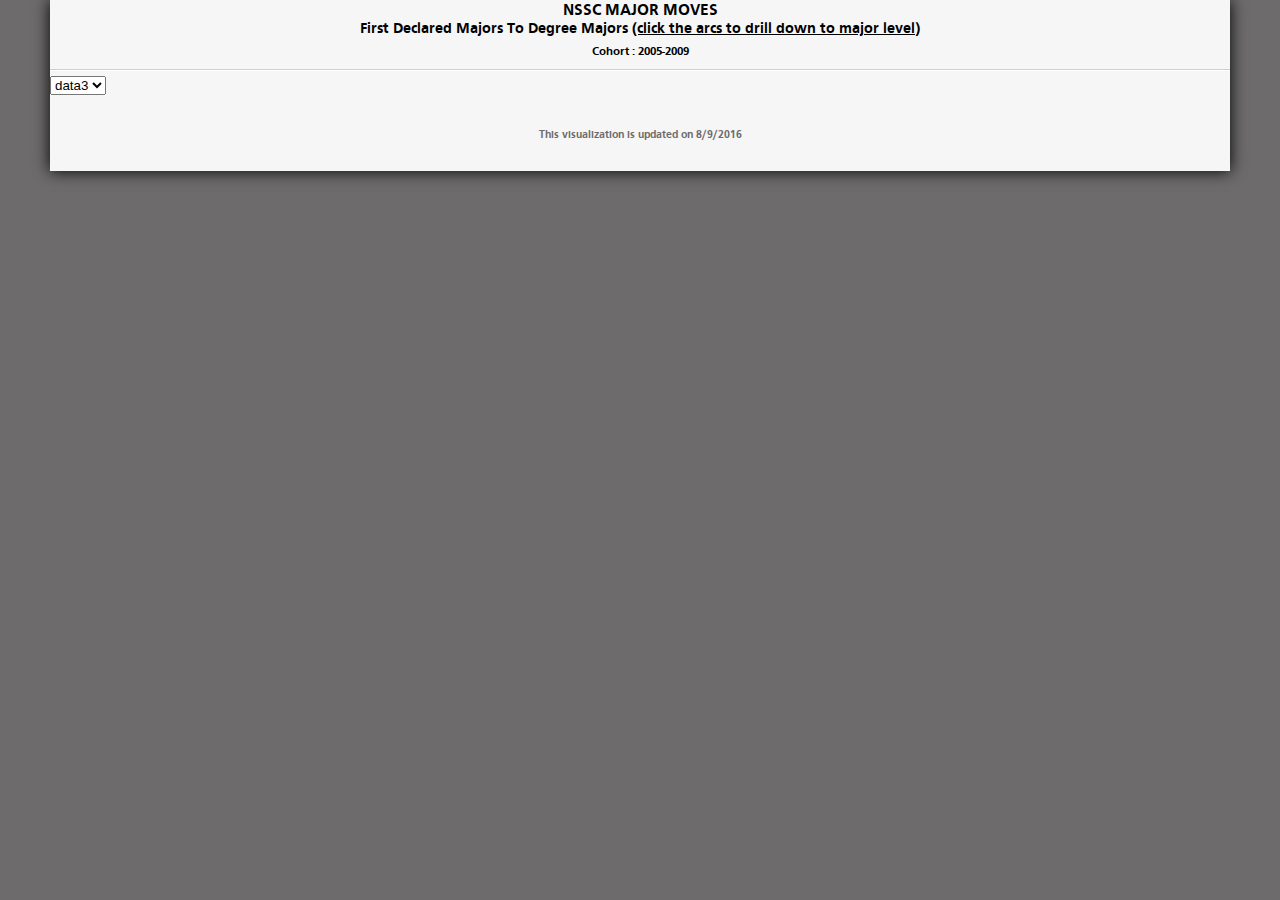
==== index.html @ 1fa7c546 "first commit" ====
<!DOCTYPE html PUBLIC "-//W3C//DTD XHTML 1.0 Transitional//EN" "http://www.w3.org/TR/xhtml1/DTD/xhtml1-transitional.dtd">
    <html xmlns="http://www.w3.org/1999/xhtml">
<head>
  <meta charset=utf-8>
	<title>NSSC Major Mover (1st Declared Majr)</title>
	<meta name=description content="Undergraduate Major Movers: NSSC first declared major to degree major">
	<meta name=viewport content="width=device-width, initial-scale=1.0">
	<!--[if lt IE 9]><script src=/dashboards/majors/html5shiv-printshiv.js></script><![endif]-->
    <script src="http://d3js.org/d3.v3.min.js"></script>
    <script src="./javascript.js"></script>
    <link rel="stylesheet" href="styles.css"/>
   

</head>
<body>
  
  <div id=container class="container">
   
   	<header role="banner">
        <h1 style="text-align:center">NSSC Major Moves</h1><h2 style="text-align:center">First Declared Majors To Degree Majors <u>(click the arcs to drill down to major level)</u></h2><h3 style="text-align:center">Cohort : 2005-2009</h3>
		
		<!--<div class="lead-in">
		This visualization shows undergraduate students who changed their major in Fall semesters from 2010 to 2014.
		</div> -->
	<hr>
	</header>	
   

<select id = "opts">
<option value="data1" >data1</option>
<option value="data" >data2</option> 
<option value="data2" selected="selected" >data3</option>
  <!-- and so on... -->   
  </select>   

<!--script>
function setActiveStyleSheet(delay) {
var myElement = document.querySelector("#circle");
myElement.style.opacity = 0.25;
}
</script>
<div onClick="setActiveStyleSheet(80)">test</div
-->


	<div id="message" class="wrap">
		<main role="main">
		<nav role=navigation>
		<div id="timeline"></div>
		</nav>		
		<div id="chart"></div>
		</main>
	</div>
  <div id="diagram" ></div>

   
      
<script>
  
 
    
    function graphic (data) {
      var datafile = 'json/'+data+ '.json';
        
      var aLittleBit = Math.PI / 100000;
        
        
 d3.json(datafile, function(data) {
      var now = "2005";
      var labelCustom = " ";
      var chart = Globalmigration.chart(data, {
        element: '#diagram',
        now: "2005",
        animationDuration: 700,
        margin: 100,
        arcPadding: 0.01,
	maxRegionsOpen: 10,
        layout: {
          threshold: 1,
          labelThreshold: 10,
		  colors: '1f78b4 800026 00441b FF5733 33a02c 750657 e31a1c 00a592 41ae76 cab2d6 EEE81B 062975 80cdc1 5ACFDD e7298a 6a3d9a     062975'.split(' ').map(function(c) { return '#' + c; })
        }
      });
     Globalmigration.timeline(chart, {
        now: "2005",
        element: '#timeline',
	   labelCustom: labelCustom
      }); 
      chart.draw(now);
     });
    };
    
    
    
 d3.select('#opts')
  .on('change', function() {
       
           d3.selectAll("text").remove();
     
        var newData = d3.select(this).property('value');
        graphic(newData);
      // console.log(y);
    
});

 
        
   


	</script>
	<footer role="contentinfo">

 		<div class="license">
           
		This visualization is updated on 8/9/2016
		</div>
		
	</footer>

</body>
</html>
---- styles.css ----
<style>
@font-face {
    font-family: "CartoGothic";
    font-style: normal;
    font-weight: normal;
    src: url("./fonts/CartoGothicStd-Book-webfont.eot") format("embedded-opentype"), url("./fonts/CartoGothicStd-Book-webfont.woff") format("woff"), url("./fonts/CartoGothicStd-Book-webfont.ttf") format("truetype"), url("./fonts/CartoGothicStd-Book-webfont.svg") format("svg");
}
@font-face {
    font-family: "CartoGothic";
    font-style: normal;
    font-weight: bold;
    src: url("./fonts/CartoGothicStd-Bold-webfont.eot") format("embedded-opentype"), url("./fonts/CartoGothicStd-Bold-webfont.woff") format("woff"), url("./fonts/CartoGothicStd-Bold-webfont.ttf") format("truetype"), url("./fonts/CartoGothicStd-Bold-webfont.svg") format("svg");
}

body {
  font: 10px/1.6em 'CartoGothic', Arial, sans-serif;
  width: 100%;
  margin: 0;
  background-color: #6D6B6B;
  color: #000000;
  line-height: 1.0em
}

img {
  max-width: 100%;
}

.social-wrap {
  position: relative;
  margin: 0 0 auto auto;
}

.social {
  position: absolute;
  top: 0;
  right: 0;
  background-color: none;
  padding: 20px;
}

.social div {
  display: inline-block;
}
.fb-like {
  top: -9px;
  margin-right: 35px;
}

a, a:visited, a:hover, a:focus, a:link {
  color: #6A93BF;
  text-decoration: none;
}

a:hover {
  text-decoration: underline;
}

.container {
  margin: 0 auto;
  min-width: 500px;
  max-width: 1180px;
  
  background-color: #FFFEFF;
  -moz-box-shadow: 0 0 15px #000;
  -webkit-box-shadow: 0 0 15px #000;
  box-shadow: 0 0 15px #000;

  overflow: hidden;

  background-image: -webkit-linear-gradient(top, #F7F6F6 0px, #F7F6F6 300px, #FFFEFF 450px, #FFFEFF 1100px, #F7F6F6 1250px, #F7F6F6 100%);
  background-image:    -moz-linear-gradient(top, #F7F6F6 0px, #F7F6F6 300px, #FFFEFF 450px, #FFFEFF 1100px, #F7F6F6 1250px, #F7F6F6 100%);
  background-image:     -ms-linear-gradient(top, #F7F6F6 0px, #F7F6F6 300px, #FFFEFF 450px, #FFFEFF 1100px, #F7F6F6 1250px, #F7F6F6 100%);
  background-image:      -o-linear-gradient(top, #F7F6F6 0px, #F7F6F6 300px, #FFFEFF 450px, #FFFEFF 1100px, #F7F6F6 1250px, #F7F6F6 100%);

  background-image:   linear-gradient(to bottom, #F7F6F6 0px, #F7F6F6 300px, #FFFEFF 450px, #FFFEFF 1100px, #F7F6F6 1250px, #F7F6F6 100%);
}

header, footer {
  margin: 0;
}
header {
  padding: 10px 0px 0px 0px;
}
footer {
  padding: 0 10px 0 10px;
}

h1 {
  font-family: 'CartoGothic', Arial, sans-serif;
  font-weight: bold;
  font-size: 16px;
  line-height: .3ex;
  text-transform: uppercase;
  margin: 0 0 5px 0;
}

.badge {
  float: right;
  margin: -14px 20px 20px 20px;
}

.lead-in {
  font-size: 22px;
  line-height: 1.3em;
  font-weight: normal;
  color: #6D6B6B;
  width: 75%;
  margin: 0 0 30px 0;
  max-width: 32em;
}

.credits {
  font-size: 13px;
  line-height: 1.6em;
  color: #6D6B6B;
  margin: 0 0 40px 0;
}

hr {
  background:url([data-uri]) repeat-x top left;
  height:2px;
  border:none !important;
}

#timeline {
  margin: 5px auto;
  text-align: center;
  font-size : 15px;
    color: #6D6B6B;
  padding: 8px 30px 5px 5px;
  position: relative;
  top: 10px;
  left: 10px;
  right: 10px;

}
main {
  position: relative;
}

.year {
  font-size: 15px;
  font-weight: normal;
  border: 1px solid #CDCDCD;
  color: #6D6B6B;
  background-color: #D8D8D8;
  padding: 8px 30px 5px 30px;
  margin: 0 5px;
  cursor: pointer;
  background-image: -webkit-linear-gradient(top, #D8D8D8, #CDCDCD);
  background-image:    -moz-linear-gradient(top, #D8D8D8, #CDCDCD);
  background-image:     -ms-linear-gradient(top, #D8D8D8, #CDCDCD);
  background-image:      -o-linear-gradient(top, #D8D8D8, #CDCDCD);
  background-image:   linear-gradient(to bottom, #D8D8D8, #CDCDCD);
    border-radius: 15px;
 overflow: visible;
}

.year input {
  display: none;
}
.year [checked] {
  color: #D9E3EF;
  background-color: #6F99C6;
  background-image: -webkit-linear-gradient(top, #6F99C6, #668DB7);
  background-image:    -moz-linear-gradient(top, #6F99C6, #668DB7);
  background-image:     -ms-linear-gradient(top, #6F99C6, #668DB7);
  background-image:      -o-linear-gradient(top, #6F99C6, #668DB7);
  background-image:   linear-gradient(to bottom, #6F99C6, #668DB7);
  border: 1px solid #4686C4;
}

.year :hover {
  background-image: -webkit-linear-gradient(top, #CDCDCD, #D8D8D8);
  background-image:    -moz-linear-gradient(top, #CDCDCD, #D8D8D8);
  background-image:     -ms-linear-gradient(top, #CDCDCD, #D8D8D8);
  background-image:      -o-linear-gradient(top, #CDCDCD, #D8D8D8);
  background-image:   linear-gradient(to bottom, #CDCDCD, #D8D8D8);
}

.year [checked] :hover {
  color: #D9E3EF;
  background-color: #6F99C6;
  background-image: -webkit-linear-gradient(top, #6F99C6, #6F99C6);
  background-image:    -moz-linear-gradient(top, #6F99C6, #6F99C6);
  background-image:     -ms-linear-gradient(top, #6F99C6, #6F99C6);
  background-image:      -o-linear-gradient(top, #6F99C6, #6F99C6);
  background-image:   linear-gradient(to bottom, #6F99C6, #6F99C6);
  border: 1px solid #4686C4;
}


#diagram {
  text-align: center;
}

.clear {
  clear: both;
}

.column-wrap-3 {
  padding: 0;
  margin: 0;
  width: 100%;
}

.column-wrap-3 .column {
  float: left;
  width: 32%;
  padding-right: 1%;
}

.column-wrap-2 {
  padding: 0;
  margin: 0;
  width: 100%;
  background-color: #E8EFF7;
  border: 1px solid #D9E3EF;
}

.column-wrap-2 .column {
  float: left;
  width: 48%;
  padding-right: 1%;
}

.column-item {
  padding: 35px;
}

.column .column-item p {
  font-size: 15px;
  line-height: 1.6em;
}

.center {
  text-align: center;
}

.left {
  float: left;
}

a.button {
  display: inline-block;
  text-align: center;
  font-size: 13px;
  font-weight: normal;
  border: 1px solid #F7F6F6;
  color: #6D6B6B;
  background-color: ##CCD4DD;
  padding: 3px 25px 1px 25px;
  margin: 0 auto;
  cursor: pointer;
  background-image: -webkit-linear-gradient(top, #CCD4DD, #BCC3CC);
  background-image:    -moz-linear-gradient(top, #CCD4DD, #BCC3CC);
  background-image:     -ms-linear-gradient(top, #CCD4DD, #BCC3CC);
  background-image:      -o-linear-gradient(top, #CCD4DD, #BCC3CC);
  background-image:   linear-gradient(to bottom, #CCD4DD, #BCC3CC);
  border-radius: 15px;
}

a.button:hover {
  background-image: -webkit-linear-gradient(top, #BCC3CC, #CCD4DD);
  background-image:    -moz-linear-gradient(top, #BCC3CC, #CCD4DD);
  background-image:     -ms-linear-gradient(top, #BCC3CC, #CCD4DD);
  background-image:      -o-linear-gradient(top, #BCC3CC, #CCD4DD);
  background-image:   linear-gradient(to bottom, #BCC3CC, #CCD4DD);
  text-decoration: none;
}


.column h2 {
  text-transform: uppercase;
  font-weight: bold;
  text-align: center;
  font-size: 18px;
  margin: 0 0 10px 0;
}

.column p {
  font-size: 13px;
  margin: 6px 0 10px 0;
  line-height: 1.6em;
  color: #6D6B6B;
}

.column h3 {
  font-size: 15px;
  font-weight: bold;
  margin-bottom: 5px;
}

.license {
  color: #6D6B6B;
  text-align: center;
  font-size: 11px;
  margin: 18px 0 30px 0;
}

.license a img {
  opacity: 0.3;
  vertical-align: middle;
}

.license a:hover img {
  opacity: 1.0;
}

svg {
  font-size: 12px;
  max-width: 85%;
  vector-effect: non-scaling-stroke;
}
.info, .label {
  pointer-events: none;
}
.info text {
  fill: white;
}

#circle circle {
  fill: none;
  pointer-events: all;
}
text {
  cursor: default;
  fill: #333;
}
.group-arc + text {
  -webkit-transition: opacity 0.4s;
  -moz-transition: opacity 0.4s;
  -o-transition: opacity 0.4s;
  transition: opacity 0.4s;
}
.group-arc.animate + text {
  opacity: 0;
}
#circle path {
  -webkit-transition: opacity 0.4s;
  -moz-transition: opacity 0.4s;
  -o-transition: opacity 0.4s;
  transition: opacity 0.4s;
}
#circle:hover path.fade,
#circle path.unselected {
  opacity: 0.05;
  pointer-events: none;
}
text.fade {
  opacity: 0;
}
.group-arc {
  cursor: pointer;
}
text.region {
  font-family: 'CartoGothic', Arial, sans-serif;
  font-size: 14px;
}
.chord {
  opacity: 0.75;
}
.chord:hover {
  opacity: 1;
}

@media print {
    * {
        color:#000 !important;
        box-shadow:none !important;
        text-shadow:none !important;
		background:transparent !important;
    }
	html { background-color:#fff; }
	/* Hide navigation */
	nav { display:none; }

	/* Show link destinations in brackets after the link text */
	a[href]:after { content: " (" attr(href) ") "; }
	a[href] {
		font-weight:bold;
		text-decoration:underline;
		color:#06c;
		border:none;
	}
	/* Don't show link destinations for JavaScript or internal links */ 
	a[href^="javascript:"]:after, a[href^="#"]:after { content:""; }
	
	/* Show abbr title value in brackets after the text */
	abbr[title]:after { content: " (" attr(title) ")"; }

	figure { 
		margin-bottom:1em; 
		overflow:hidden;
	}

	figure img { border:1px solid #000; }
}

</style>
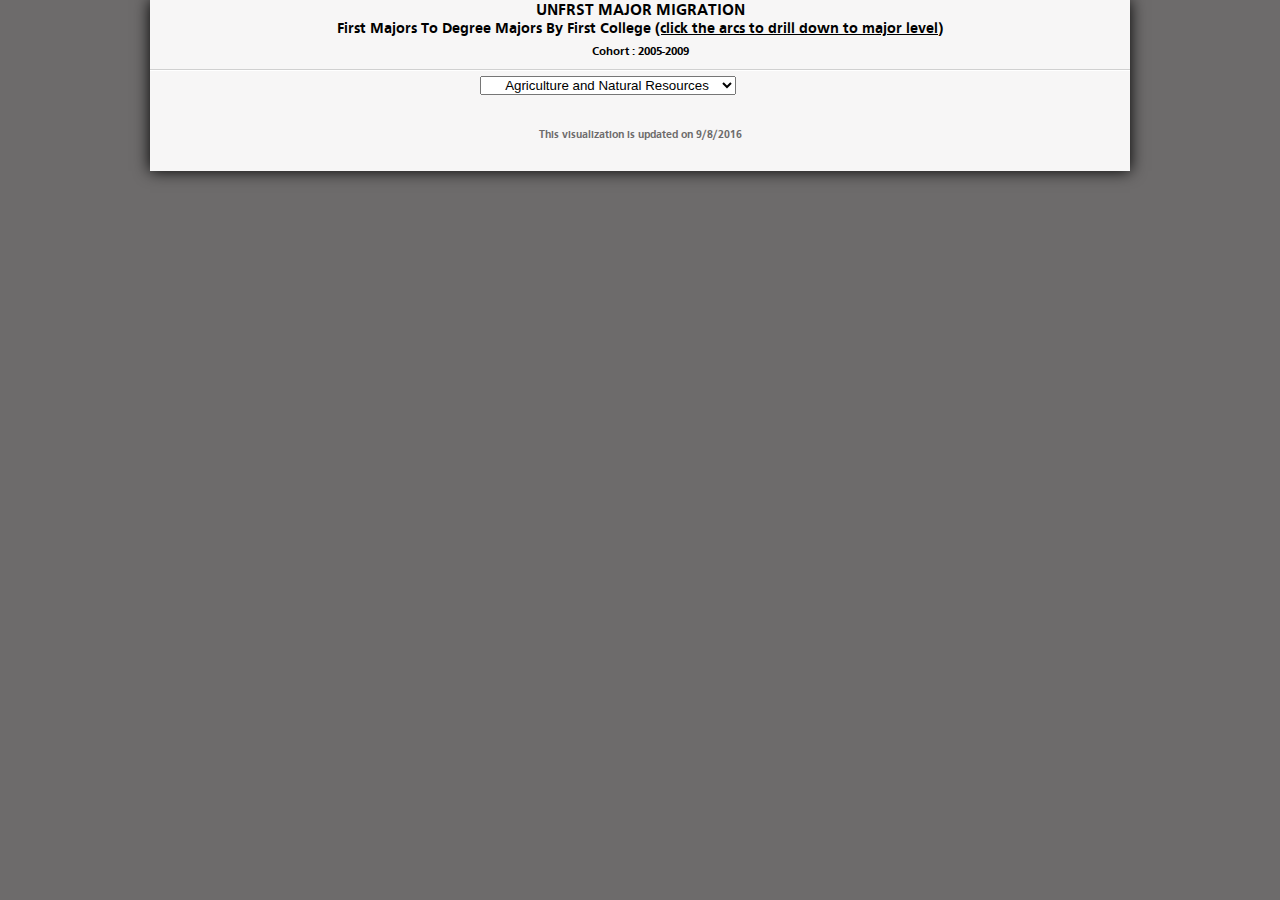
==== commit 77fe4e6f: "add data and change format" ====
--- a/index.html
+++ b/index.html
@@ -17,7 +17,7 @@
   <div id=container class="container">
    
    	<header role="banner">
-        <h1 style="text-align:center">NSSC Major Moves</h1><h2 style="text-align:center">First Declared Majors To Degree Majors <u>(click the arcs to drill down to major level)</u></h2><h3 style="text-align:center">Cohort : 2005-2009</h3>
+        <h1 style="text-align:center">UNFRST Major Migration</h1><h2 style="text-align:center">First Majors To Degree Majors By First College <u>(click the arcs to drill down to major level)</u></h2><h3 style="text-align:center">Cohort : 2005-2009</h3>
 		
 		<!--<div class="lead-in">
 		This visualization shows undergraduate students who changed their major in Fall semesters from 2010 to 2014.
@@ -27,9 +27,25 @@
    
 
 <select id = "opts">
-<option value="data1" >data1</option>
-<option value="data" >data2</option> 
-<option value="data2" selected="selected" >data3</option>
+
+    <option value="data2" >Agriculture and Natural Resources</option> 
+    
+    <option value="data4" >Arts and Letters</option>
+    <option value="data6" >Resdntl Arts and Humanities</option> 
+    <option value="data8" >Business</option> 
+    <option value="data10" >COMM ARTS</option>
+    <option value="data14" >EDUCATION</option>
+    <option value="data16" >Engineering</option>
+    <option value="data20" >Human Ecology</option>
+    <option value="data24" >James Madison</option>
+     <option value="data28" >Lyman Briggs</option>
+    <option value="data30" >Music</option>
+    <option value="data32" >Natural Science</option>
+    <option value="data33" >Nursing</option>
+    <option value="data38" >Social Science</option>
+    <option value="data43" >Assoc Prov Undergraduate Education</option>
+     <option value="data46" >Veterinary Medicine</option>
+
   <!-- and so on... -->   
   </select>   
 
@@ -60,17 +76,17 @@
  
     
     function graphic (data) {
-      var datafile = 'json/'+data+ '.json';
+      var datafile = 'testjsonfile/'+data+ '.json';
         
       var aLittleBit = Math.PI / 100000;
         
         
  d3.json(datafile, function(data) {
-      var now = "2005";
+      var now = "All";
       var labelCustom = " ";
       var chart = Globalmigration.chart(data, {
         element: '#diagram',
-        now: "2005",
+        now: "All",
         animationDuration: 700,
         margin: 100,
         arcPadding: 0.01,
@@ -82,7 +98,7 @@
         }
       });
      Globalmigration.timeline(chart, {
-        now: "2005",
+        now: "All",
         element: '#timeline',
 	   labelCustom: labelCustom
       }); 
@@ -90,6 +106,35 @@
      });
     };
     
+    
+   (function() {
+      var datafile = 'testjsonfile/data2.json';
+        
+      var aLittleBit = Math.PI / 100000;
+ d3.json(datafile, function(data) {
+      var now = "All";
+      var labelCustom = " ";
+      var chart = Globalmigration.chart(data, {
+        element: '#diagram',
+        now: now,
+        animationDuration: 700,
+        margin: 100,
+        arcPadding: 0.01,
+	maxRegionsOpen: 10,
+        layout: {
+          threshold: 1,
+          labelThreshold: 10,
+		  colors: '1f78b4 800026 00441b FF5733 33a02c 750657 e31a1c 00a592 41ae76 cab2d6 EEE81B 062975 80cdc1 5ACFDD e7298a 6a3d9a     062975'.split(' ').map(function(c) { return '#' + c; })
+        }
+      });
+     Globalmigration.timeline(chart, {
+        now: now,
+        element: '#timeline',
+	labelCustom: labelCustom
+      }); 
+      chart.draw(now);
+     });
+    })();
     
     
  d3.select('#opts')
@@ -113,7 +158,7 @@
 
  		<div class="license">
            
-		This visualization is updated on 8/9/2016
+		This visualization is updated on 9/8/2016
 		</div>
 		
 	</footer>
--- a/styles.css
+++ b/styles.css
@@ -59,7 +59,7 @@
 .container {
   margin: 0 auto;
   min-width: 500px;
-  max-width: 1180px;
+  max-width: 980px;
   
   background-color: #FFFEFF;
   -moz-box-shadow: 0 0 15px #000;
@@ -194,7 +194,12 @@
 #diagram {
   text-align: center;
 }
-
+#opts {
+  text-align: center;
+    padding-left: 10px;
+    position: relative;
+    left: 330px;
+}
 .clear {
   clear: both;
 }
@@ -356,8 +361,10 @@
 }
 text.region {
   font-family: 'CartoGothic', Arial, sans-serif;
-  font-size: 14px;
-}
+  font-size: 11px;
+    padding-bottom: 5px;
+}
+
 .chord {
   opacity: 0.75;
 }
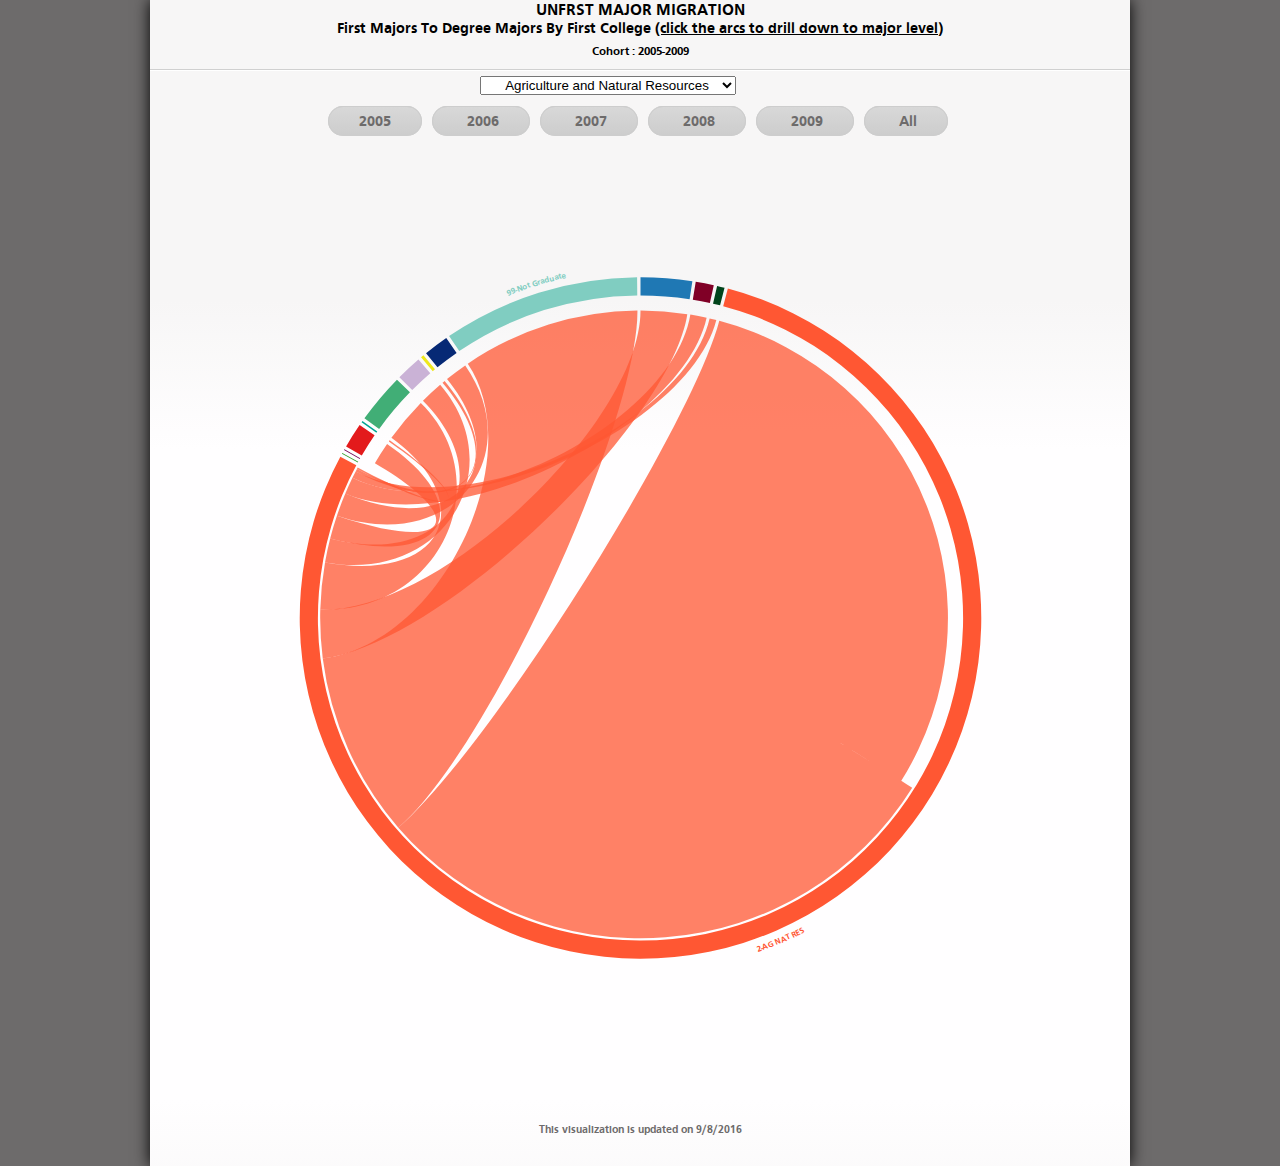
==== commit 0de7b1e9: "add d3 inside js code" ====
--- a/index.html
+++ b/index.html
@@ -2,11 +2,11 @@
     <html xmlns="http://www.w3.org/1999/xhtml">
 <head>
   <meta charset=utf-8>
-	<title>NSSC Major Mover (1st Declared Majr)</title>
+	<title>UNFRST Mjr Move</title>
 	<meta name=description content="Undergraduate Major Movers: NSSC first declared major to degree major">
 	<meta name=viewport content="width=device-width, initial-scale=1.0">
 	<!--[if lt IE 9]><script src=/dashboards/majors/html5shiv-printshiv.js></script><![endif]-->
-    <script src="http://d3js.org/d3.v3.min.js"></script>
+
     <script src="./javascript.js"></script>
     <link rel="stylesheet" href="styles.css"/>
    
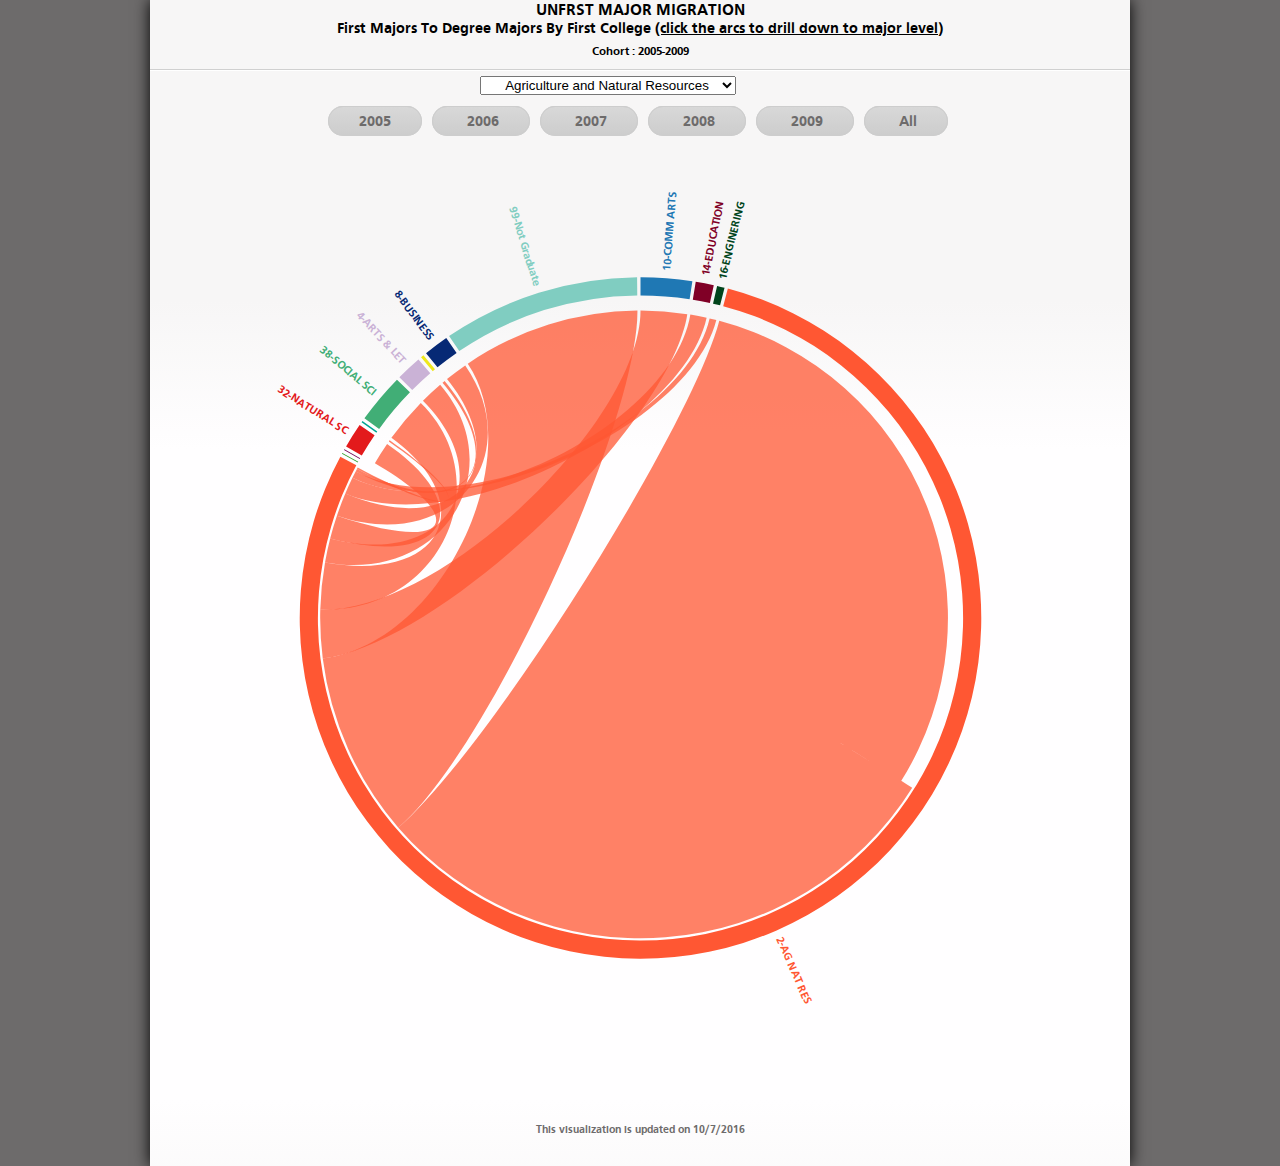
==== commit ed494752: "newdata refresh and change the format" ====
--- a/index.html
+++ b/index.html
@@ -76,7 +76,7 @@
  
     
     function graphic (data) {
-      var datafile = 'testjsonfile/'+data+ '.json';
+      var datafile = 'testjsonfile/newtest/'+data+ '.json';
         
       var aLittleBit = Math.PI / 100000;
         
@@ -93,7 +93,7 @@
 	maxRegionsOpen: 10,
         layout: {
           threshold: 1,
-          labelThreshold: 10,
+          labelThreshold: 5,
 		  colors: '1f78b4 800026 00441b FF5733 33a02c 750657 e31a1c 00a592 41ae76 cab2d6 EEE81B 062975 80cdc1 5ACFDD e7298a 6a3d9a     062975'.split(' ').map(function(c) { return '#' + c; })
         }
       });
@@ -108,7 +108,7 @@
     
     
    (function() {
-      var datafile = 'testjsonfile/data2.json';
+      var datafile = 'testjsonfile/newtest/data2.json';
         
       var aLittleBit = Math.PI / 100000;
  d3.json(datafile, function(data) {
@@ -123,7 +123,7 @@
 	maxRegionsOpen: 10,
         layout: {
           threshold: 1,
-          labelThreshold: 10,
+          labelThreshold: 5,
 		  colors: '1f78b4 800026 00441b FF5733 33a02c 750657 e31a1c 00a592 41ae76 cab2d6 EEE81B 062975 80cdc1 5ACFDD e7298a 6a3d9a     062975'.split(' ').map(function(c) { return '#' + c; })
         }
       });
@@ -158,7 +158,7 @@
 
  		<div class="license">
            
-		This visualization is updated on 9/8/2016
+		This visualization is updated on 10/7/2016
 		</div>
 		
 	</footer>
--- a/styles.css
+++ b/styles.css
@@ -361,8 +361,8 @@
 }
 text.region {
   font-family: 'CartoGothic', Arial, sans-serif;
-  font-size: 11px;
-    padding-bottom: 5px;
+  font-size: 15px;
+    padding-bottom: 50px;
 }
 
 .chord {
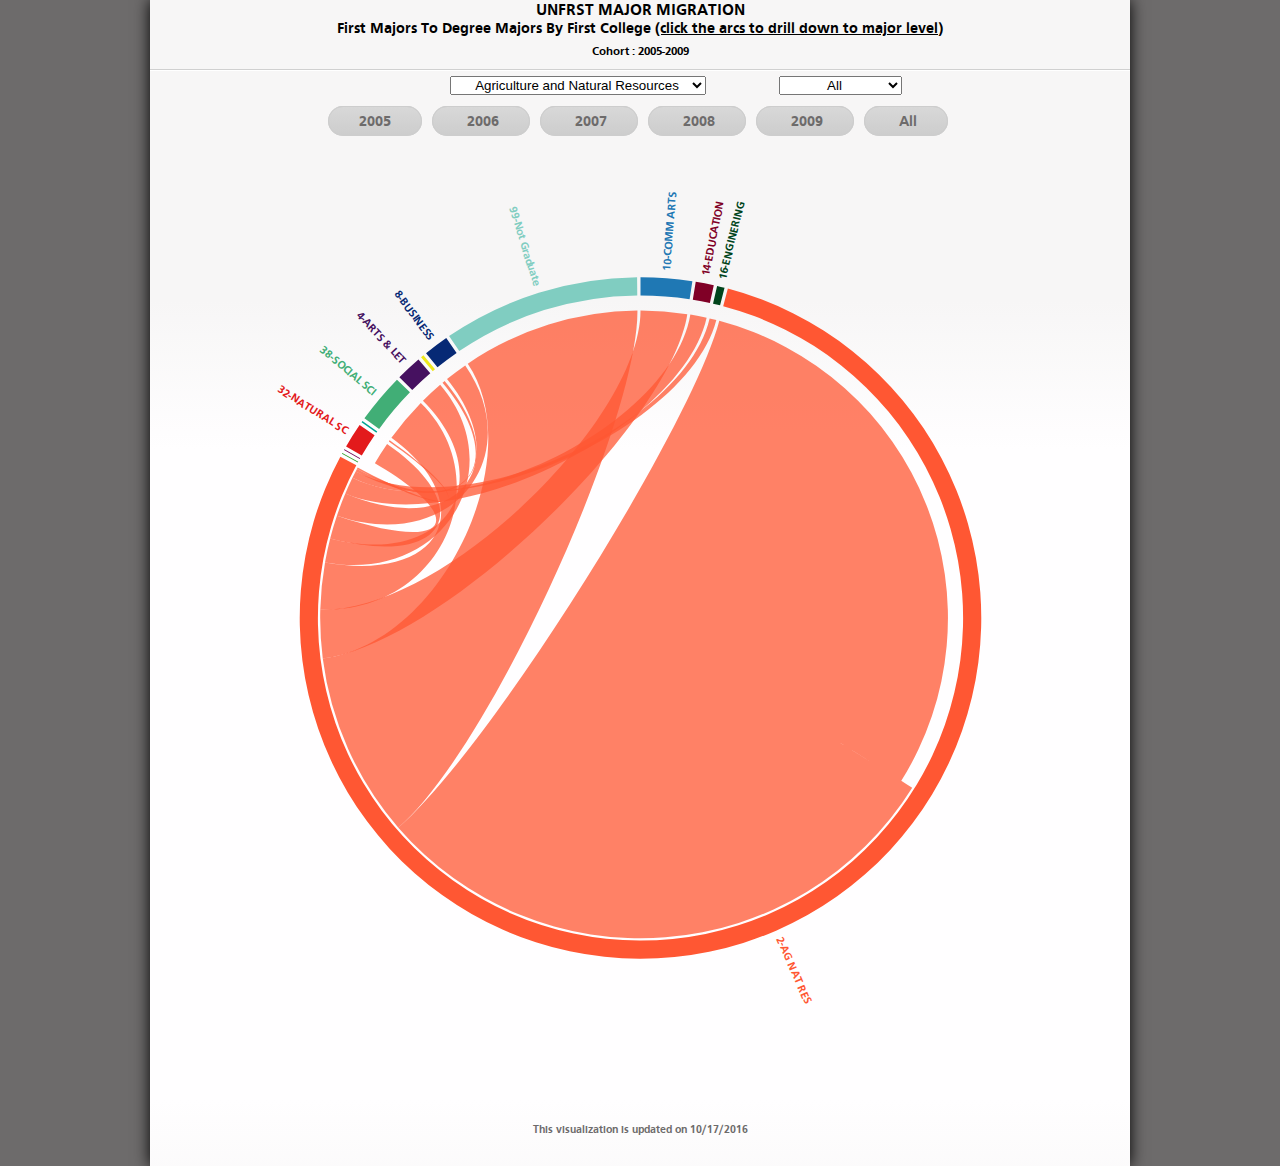
==== commit accba045: "add race dropdown" ====
--- a/index.html
+++ b/index.html
@@ -25,7 +25,8 @@
 	<hr>
 	</header>	
    
-
+<div id="college">
+    
 <select id = "opts">
 
     <option value="data2" >Agriculture and Natural Resources</option> 
@@ -33,8 +34,8 @@
     <option value="data4" >Arts and Letters</option>
     <option value="data6" >Resdntl Arts and Humanities</option> 
     <option value="data8" >Business</option> 
-    <option value="data10" >COMM ARTS</option>
-    <option value="data14" >EDUCATION</option>
+    <option value="data10" >Communication Arts and Science</option>
+    <option value="data14" >Education</option>
     <option value="data16" >Engineering</option>
     <option value="data20" >Human Ecology</option>
     <option value="data24" >James Madison</option>
@@ -48,7 +49,18 @@
 
   <!-- and so on... -->   
   </select>   
-
+      </div>
+      
+
+
+   
+
+
+ 
+
+      
+      
+      
 <!--script>
 function setActiveStyleSheet(delay) {
 var myElement = document.querySelector("#circle");
@@ -72,11 +84,11 @@
    
       
 <script>
-  
+    
  
     
     function graphic (data) {
-      var datafile = 'testjsonfile/newtest/'+data+ '.json';
+      var datafile = 'json/'+data+ '.json';
         
       var aLittleBit = Math.PI / 100000;
         
@@ -94,7 +106,7 @@
         layout: {
           threshold: 1,
           labelThreshold: 5,
-		  colors: '1f78b4 800026 00441b FF5733 33a02c 750657 e31a1c 00a592 41ae76 cab2d6 EEE81B 062975 80cdc1 5ACFDD e7298a 6a3d9a     062975'.split(' ').map(function(c) { return '#' + c; })
+		  colors: '1f78b4 800026 00441b FF5733 33a02c 750657 e31a1c 00a592 41ae76 461160 EEE81B 062975 80cdc1 5ACFDD e7298a 6a3d9a     062975'.split(' ').map(function(c) { return '#' + c; })
         }
       });
      Globalmigration.timeline(chart, {
@@ -108,7 +120,7 @@
     
     
    (function() {
-      var datafile = 'testjsonfile/newtest/data2.json';
+      var datafile = 'json/data2All.json';
         
       var aLittleBit = Math.PI / 100000;
  d3.json(datafile, function(data) {
@@ -124,7 +136,7 @@
         layout: {
           threshold: 1,
           labelThreshold: 5,
-		  colors: '1f78b4 800026 00441b FF5733 33a02c 750657 e31a1c 00a592 41ae76 cab2d6 EEE81B 062975 80cdc1 5ACFDD e7298a 6a3d9a     062975'.split(' ').map(function(c) { return '#' + c; })
+		  colors: '1f78b4 800026 00441b FF5733 33a02c 750657 e31a1c 00a592 41ae76 461160 EEE81B 062975 80cdc1 5ACFDD e7298a 6a3d9a     062975'.split(' ').map(function(c) { return '#' + c; })
         }
       });
      Globalmigration.timeline(chart, {
@@ -136,20 +148,42 @@
      });
     })();
     
+          //race dropdown
+ var race = ["All","White","Black", "Hispanic", "International", "Asian_Hawaii_PI", "Others"];
+   
+     
+    var raceselect = d3.select('#college').append('select').attr("id","race")
+                    .on('change', function(){
+                         var newData1 = d3.select(this).property('value');
+                           graphic('data2'+newData1);
+                    });
+    
+     var option= raceselect.selectAll("option").data(race);
+        option.enter().append('option').property("selected", function(d){return d==="All";})
+            .text(function (d) { return d; });
+       
+    
     
  d3.select('#opts')
   .on('change', function() {
+        var newData = d3.select(this).property('value');
+       graphic(newData+'All');
+        
+       option.property("selected", function(d){return d==="All";})
+           .text(function (d) { return d; });
+        option.exit().remove();
+    
+   
+        d3.select('#race').on('change',function(){
+            var a  = d3.select(this).property('value');
+           graphic(newData+a);
+     })
+        
+     
+});
+
+ 
        
-           d3.selectAll("text").remove();
-     
-        var newData = d3.select(this).property('value');
-        graphic(newData);
-      // console.log(y);
-    
-});
-
- 
-        
    
 
 
@@ -158,7 +192,7 @@
 
  		<div class="license">
            
-		This visualization is updated on 10/7/2016
+		This visualization is updated on 10/17/2016
 		</div>
 		
 	</footer>
--- a/styles.css
+++ b/styles.css
@@ -190,6 +190,9 @@
   border: 1px solid #4686C4;
 }
 
+#college{
+    text-align: :center;
+}
 
 #diagram {
   text-align: center;
@@ -198,7 +201,14 @@
   text-align: center;
     padding-left: 10px;
     position: relative;
-    left: 330px;
+    left: 300px;
+}
+#race {
+  text-align: center;
+    position: relative;
+   
+    left : 370px;
+   
 }
 .clear {
   clear: both;
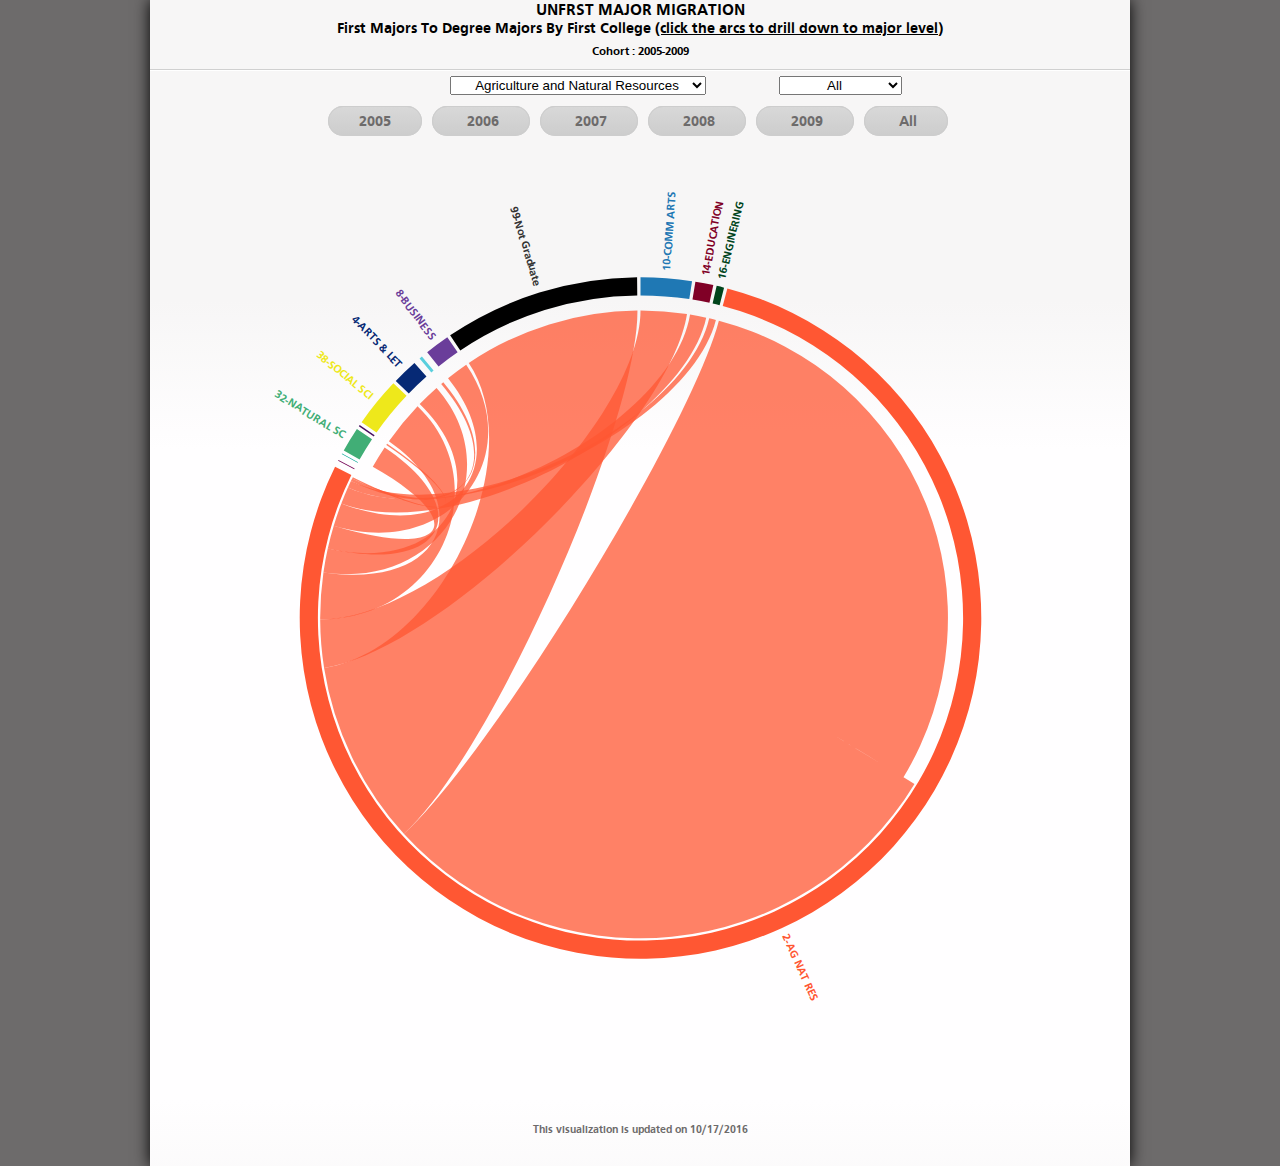
==== commit b5a1bc21: "change data to get consistent color" ====
--- a/index.html
+++ b/index.html
@@ -88,7 +88,7 @@
  
     
     function graphic (data) {
-      var datafile = 'json/'+data+ '.json';
+      var datafile = 'testjsonfile/newtest/'+data+ '.json';
         
       var aLittleBit = Math.PI / 100000;
         
@@ -106,7 +106,7 @@
         layout: {
           threshold: 1,
           labelThreshold: 5,
-		  colors: '1f78b4 800026 00441b FF5733 33a02c 750657 e31a1c 00a592 41ae76 461160 EEE81B 062975 80cdc1 5ACFDD e7298a 6a3d9a     062975'.split(' ').map(function(c) { return '#' + c; })
+		  colors: '1f78b4 800026 00441b FF5733 33a02c 750657 e31a1c 00a592 41ae76 461160 EEE81B 062975 80cdc1 5ACFDD e7298a 6a3d9a  a59200   062975'.split(' ').map(function(c) { return '#' + c; })
         }
       });
      Globalmigration.timeline(chart, {
@@ -120,7 +120,7 @@
     
     
    (function() {
-      var datafile = 'json/data2All.json';
+      var datafile = 'testjsonfile/newtest/data2All.json';
         
       var aLittleBit = Math.PI / 100000;
  d3.json(datafile, function(data) {
@@ -136,7 +136,7 @@
         layout: {
           threshold: 1,
           labelThreshold: 5,
-		  colors: '1f78b4 800026 00441b FF5733 33a02c 750657 e31a1c 00a592 41ae76 461160 EEE81B 062975 80cdc1 5ACFDD e7298a 6a3d9a     062975'.split(' ').map(function(c) { return '#' + c; })
+		  colors: '1f78b4 800026 00441b FF5733 33a02c 750657 e31a1c 00a592 41ae76 461160 EEE81B 062975 80cdc1 5ACFDD e7298a 6a3d9a  a59200    062975'.split(' ').map(function(c) { return '#' + c; })
         }
       });
      Globalmigration.timeline(chart, {
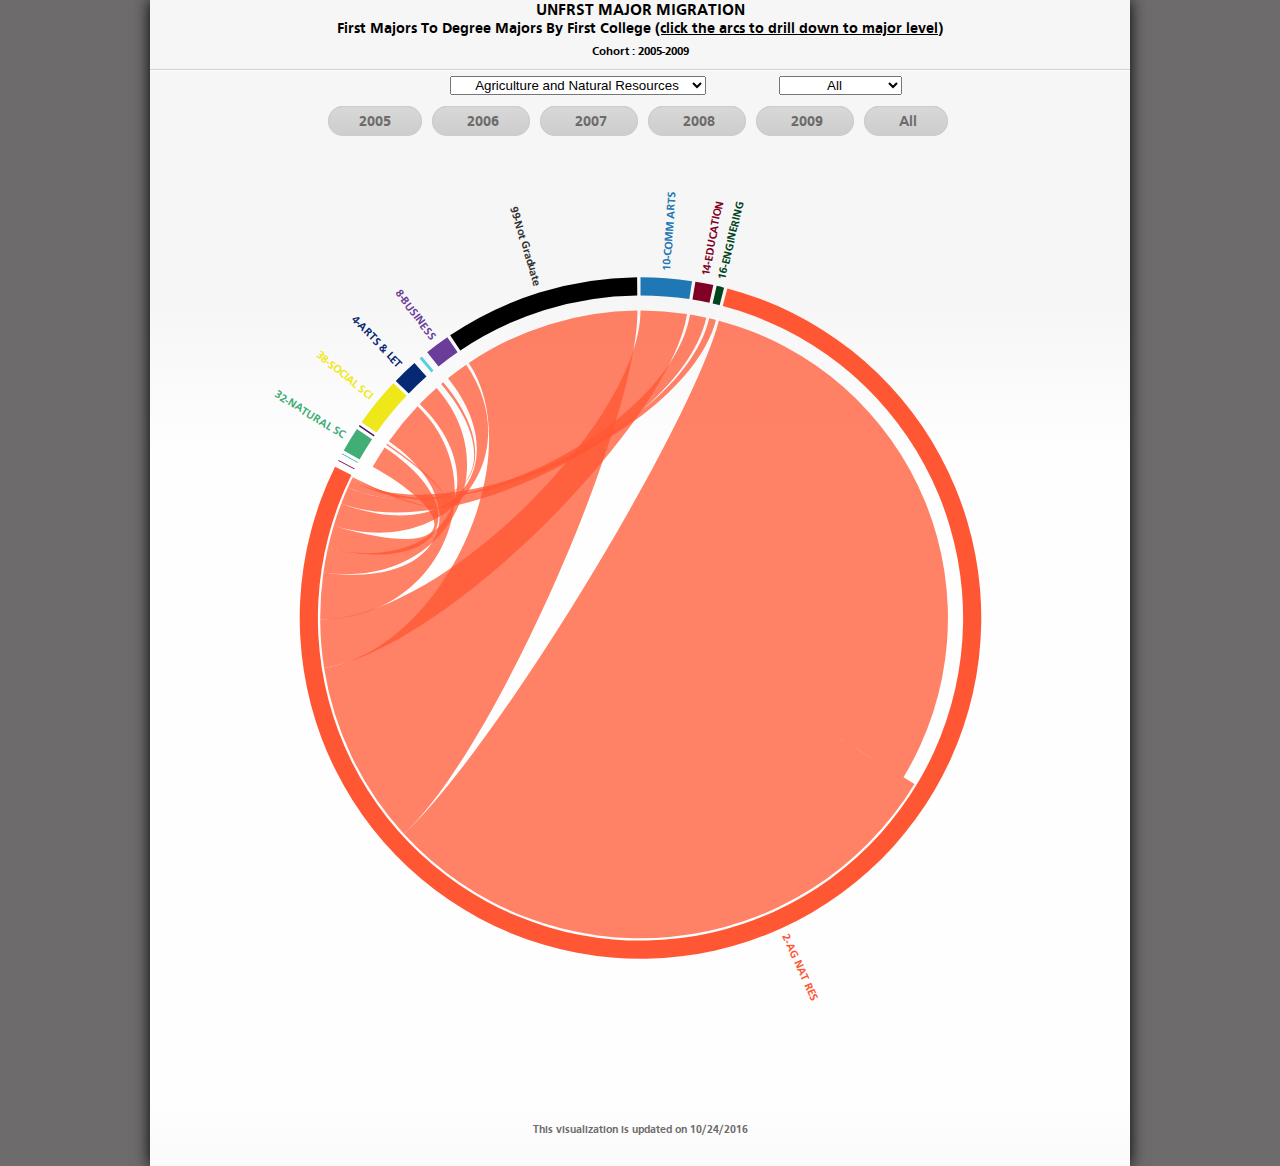
==== commit fa731579: "change data to make color consistent" ====
--- a/index.html
+++ b/index.html
@@ -192,7 +192,7 @@
 
  		<div class="license">
            
-		This visualization is updated on 10/17/2016
+		This visualization is updated on 10/24/2016
 		</div>
 		
 	</footer>
